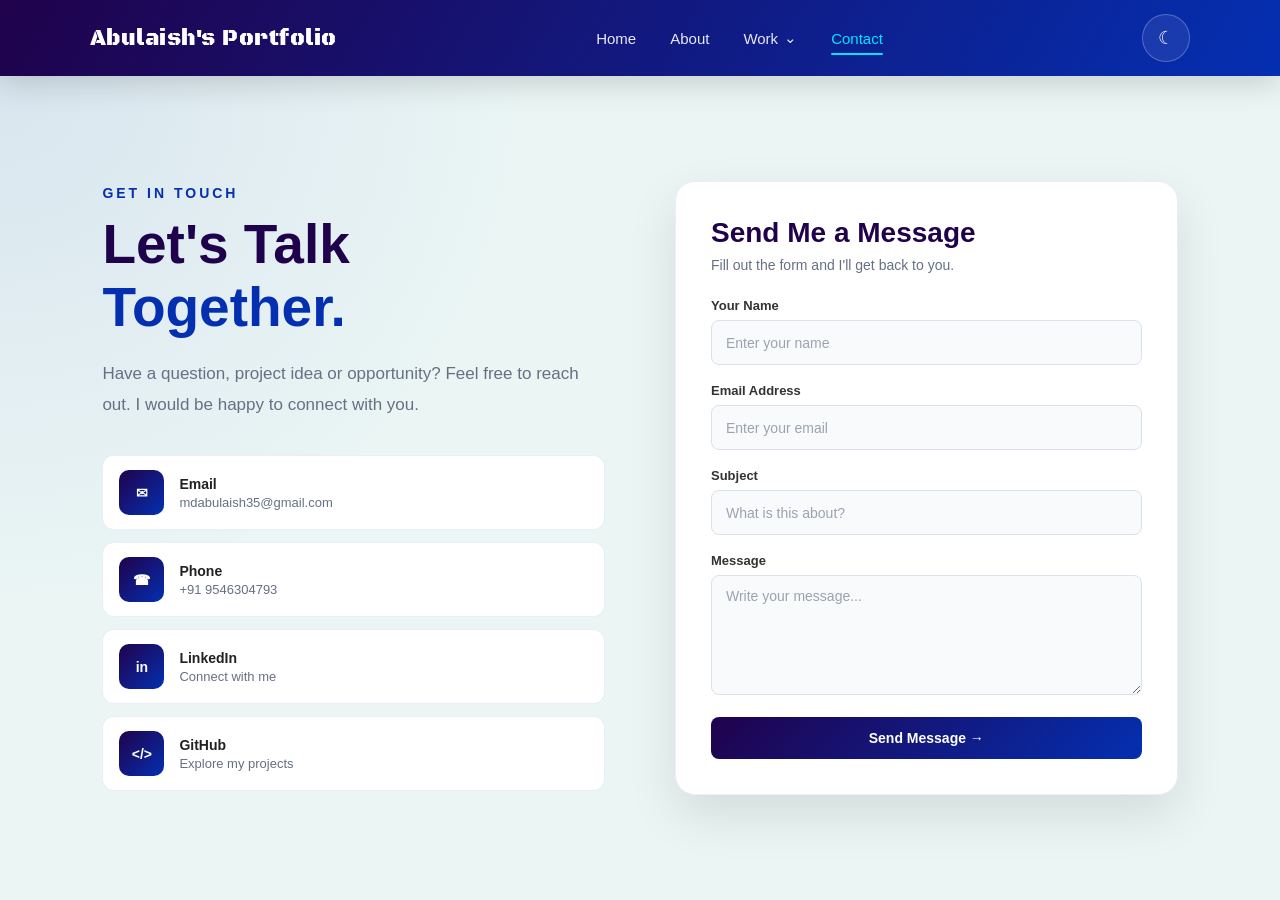
==== contact.html @ d89946ed "Initial portfolio setup" ====
<!DOCTYPE html>
<html lang="en">

<head>
    <meta charset="UTF-8">
    <meta name="viewport" content="width=device-width, initial-scale=1.0">

    <title>Contact | Abulaish</title>

    <link rel="stylesheet" href="styles.css">

    <link rel="preconnect" href="https://fonts.googleapis.com">
    <link rel="preconnect" href="https://fonts.gstatic.com" crossorigin>

    <link href="https://fonts.googleapis.com/css2?family=Black+Ops+One&display=swap" rel="stylesheet">
</head>

<body>

    <nav class="navbar">

        <!-- Logo -->
        <a href="index.html" class="logo">
            Abulaish's Portfolio
        </a>


        <!-- Desktop Navigation -->
        <ul class="nav-links">

            <!-- Home -->
            <li>
                <a href="index.html" class="nav-link">
                    Home
                </a>
            </li>


            <!-- About -->
            <li>
                <a href="about.html" class="nav-link">
                    About
                </a>
            </li>


            <!-- Work Dropdown -->
            <li class="dropdown">

                <button class="work-btn">
                    Work
                    <span class="arrow">⌄</span>
                </button>


                <!-- Dropdown Menu -->
                <ul class="dropdown-menu">

                    <li>
                        <a href="projects.html">
                            <span class="menu-icon">▣</span>
                            <span>
                                <strong>Projects</strong>
                                <small>My recent work</small>
                            </span>
                        </a>
                    </li>


                    <li>
                        <a href="skills.html">
                            <span class="menu-icon">&lt;/&gt;</span>
                            <span>
                                <strong>Skills</strong>
                                <small>My technical skills</small>
                            </span>
                        </a>
                    </li>


                    <li>
                        <a href="services.html">
                            <span class="menu-icon">✦</span>
                            <span>
                                <strong>Services</strong>
                                <small>What I can do</small>
                            </span>
                        </a>
                    </li>

                </ul>

            </li>


            <!-- Contact -->
            <li>
                <a href="contact.html" class="nav-link active">
                    Contact
                </a>
            </li>

        </ul>


        <!-- Right Side -->
        <div class="nav-actions">

            <!-- Theme Button -->
            <button class="theme-btn" id="themeBtn" aria-label="Toggle theme">
                ☾
            </button>

        </div>


        <!-- Mobile Menu Button -->
        <button class="menu-btn" id="menuBtn" aria-label="Open navigation menu">

            <span></span>
            <span></span>
            <span></span>

        </button>

    </nav>


    <main>

        <!-- =================================
         CONTACT PAGE
    ================================= -->

        <section class="contact-page">

            <div class="contact-wrapper">


                <!-- LEFT SIDE -->

                <div class="contact-intro">

                    <p class="contact-label">
                        GET IN TOUCH
                    </p>

                    <h1>
                        Let's Talk
                        <span>Together.</span>
                    </h1>

                    <p class="contact-description">
                        Have a question, project idea or opportunity?
                        Feel free to reach out. I would be happy to
                        connect with you.
                    </p>


                    <!-- Contact Information -->

                    <div class="contact-info">


                        <!-- Email -->

                        <a href="mailto:your-email@gmail.com" class="contact-info-card">

                            <div class="contact-icon">
                                ✉
                            </div>

                            <div>
                                <strong>Email</strong>

                                <span>
                                    mdabulaish35@gmail.com
                                </span>
                            </div>

                        </a>


                        <!-- Phone -->

                        <a href="tel:+919546304793" class="contact-info-card">

                            <div class="contact-icon">
                                ☎
                            </div>

                            <div>
                                <strong>Phone</strong>

                                <span>
                                    +91 9546304793
                                </span>
                            </div>

                        </a>


                        <!-- LinkedIn -->

                        <a href="https://www.linkedin.com/in/abulaish12" target="_blank" class="contact-info-card">

                            <div class="contact-icon">
                                in
                            </div>

                            <div>
                                <strong>LinkedIn</strong>

                                <span>
                                    Connect with me
                                </span>
                            </div>

                        </a>


                        <!-- GitHub -->

                        <a href="https://github.com/mdabulaish35-gif" target="_blank" class="contact-info-card">

                            <div class="contact-icon">
                                &lt;/&gt;
                            </div>

                            <div>
                                <strong>GitHub</strong>

                                <span>
                                    Explore my projects
                                </span>
                            </div>

                        </a>

                    </div>

                </div>


                <!-- RIGHT SIDE - FORM -->

                <div class="contact-form-container">

                    <h2>
                        Send Me a Message
                    </h2>

                    <p>
                        Fill out the form and I'll get back to you.
                    </p>


                    <form action="https://formspree.io/f/YOUR-FORM-ID" method="POST">


                        <!-- Name -->

                        <div class="form-group">

                            <label for="name">
                                Your Name
                            </label>

                            <input type="text" id="name" name="name" placeholder="Enter your name" required>

                        </div>


                        <!-- Email -->

                        <div class="form-group">

                            <label for="email">
                                Email Address
                            </label>

                            <input type="email" id="email" name="email" placeholder="Enter your email" required>

                        </div>


                        <!-- Subject -->

                        <div class="form-group">

                            <label for="subject">
                                Subject
                            </label>

                            <input type="text" id="subject" name="subject" placeholder="What is this about?">

                        </div>


                        <!-- Message -->

                        <div class="form-group">

                            <label for="message">
                                Message
                            </label>

                            <textarea id="message" name="message" rows="5" placeholder="Write your message..."
                                required></textarea>

                        </div>


                        <!-- Submit -->

                        <button type="submit" class="contact-submit">

                            Send Message →

                        </button>

                    </form>

                </div>

            </div>

        </section>

    </main>

    <!-- JavaScript -->
    <script src="script.js"></script>


</body>

</html>
---- styles.css ----
/* =====================================================
   GLOBAL RESET
===================================================== */

* {
    margin: 0;
    padding: 0;
    box-sizing: border-box;
}

html {
    scroll-behavior: smooth;
}

body {
    font-family: Arial, sans-serif;
    color: #222;
    background: rgb(234, 245, 244);
    transition: background 0.3s ease, color 0.3s ease;
}


/* =====================================================
   NAVBAR
===================================================== */

.navbar {
    width: 100%;
    height: 76px;

    padding: 0 7%;

    display: flex;
    align-items: center;
    justify-content: space-between;

    background: linear-gradient(
        120deg,
        rgb(32, 2, 76),
        rgb(4, 47, 177)
    );

    position: sticky;
    top: 0;
    z-index: 1000;

    box-shadow: 0 8px 30px rgba(0, 0, 0, 0.15);
}


/* =====================================================
   LOGO
===================================================== */

.logo {
    color: white;
    text-decoration: none;

    font-family:
        "Black Ops One",
        system-ui,
        sans-serif;

    font-size: 22px;
    font-weight: 400;

    letter-spacing: 0.5px;
    white-space: nowrap;

    transition: 0.3s ease;
}

.logo:hover {
    color: #00e5ff;
}


/* =====================================================
   NAV LINKS
===================================================== */

.nav-links {
    display: flex;
    align-items: center;

    gap: 34px;

    list-style: none;

    margin: 0;
    padding: 0;
}

.nav-links > li {
    position: relative;
}


/* Normal links */

.nav-link {
    position: relative;

    display: block;

    padding: 28px 0;

    color: rgba(255, 255, 255, 0.9);

    text-decoration: none;

    font-size: 15px;
    font-weight: 500;

    transition: color 0.3s ease;
}

.nav-link:hover {
    color: #00e5ff;
}


/* Active link */

.nav-link.active {
    color: #00e5ff;
}

.nav-link::after {
    content: "";

    position: absolute;

    left: 0;
    bottom: 20px;

    width: 0;
    height: 2px;

    background: #00e5ff;

    border-radius: 10px;

    transition: width 0.3s ease;
}

.nav-link:hover::after,
.nav-link.active::after {
    width: 100%;
}


/* =====================================================
   WORK DROPDOWN
===================================================== */

.dropdown {
    position: relative;
}


/* Work button */

.work-btn {
    border: none;
    background: transparent;

    color: rgba(255, 255, 255, 0.9);

    font-family: inherit;

    font-size: 15px;
    font-weight: 500;

    cursor: pointer;

    padding: 28px 0;

    display: flex;
    align-items: center;

    gap: 6px;

    transition: color 0.3s ease;
}

.work-btn:hover {
    color: #00e5ff;
}


/* Arrow */

.arrow {
    font-size: 15px;

    transition: transform 0.3s ease;
}

.dropdown:hover .arrow {
    transform: rotate(180deg);
}


/* =====================================================
   DESKTOP DROPDOWN
===================================================== */

.dropdown-menu {
    position: absolute;

    top: 67px;
    left: 50%;

    width: 280px;

    display: block;

    list-style: none;

    margin: 0;
    padding: 10px;

    background: white;

    border: 1px solid #e5e5e5;

    border-radius: 14px;

    box-shadow:
        0 20px 45px rgba(0, 0, 0, 0.18);

    opacity: 0;
    visibility: hidden;

    pointer-events: none;

    transform: translate(-50%, 12px);

    transition:
        opacity 0.25s ease,
        transform 0.25s ease,
        visibility 0.25s ease;
}


/* Desktop hover */

.dropdown:hover .dropdown-menu {
    opacity: 1;
    visibility: visible;

    pointer-events: auto;

    transform: translate(-50%, 0);
}


/* Dropdown items */

.dropdown-menu li {
    display: block;

    width: 100%;

    list-style: none;
}


/* Dropdown links */

.dropdown-menu li a {
    display: flex;
    align-items: center;

    width: 100%;

    gap: 13px;

    padding: 13px;

    border-radius: 10px;

    text-decoration: none;

    color: #222;

    transition:
        background 0.25s ease,
        transform 0.25s ease;
}

.dropdown-menu li a:hover {
    background: #eef2ff;

    transform: translateX(4px);
}


/* Dropdown icon */

.menu-icon {
    width: 42px;
    height: 42px;

    flex-shrink: 0;

    display: flex;
    align-items: center;
    justify-content: center;

    border-radius: 10px;

    background:
        linear-gradient(
            135deg,
            rgb(32, 2, 76),
            rgb(4, 47, 177)
        );

    color: white;

    font-size: 13px;
    font-weight: bold;
}


/* Dropdown text */

.dropdown-menu strong {
    display: block;

    color: #222;

    font-size: 14px;

    margin-bottom: 3px;
}

.dropdown-menu small {
    display: block;

    color: #777;

    font-size: 12px;

    line-height: 1.3;
}


/* =====================================================
   NAV ACTIONS
===================================================== */

.nav-actions {
    display: flex;

    align-items: center;

    gap: 12px;
}


/* Theme button */

.theme-btn {
    width: 48px;
    height: 48px;

    display: flex;
    align-items: center;
    justify-content: center;

    border:
        1px solid rgba(255, 255, 255, 0.25);

    border-radius: 50%;

    background:
        rgba(255, 255, 255, 0.08);

    color: white;

    font-size: 18px;

    cursor: pointer;

    transition: 0.3s ease;
}

.theme-btn:hover {
    background: white;

    color: rgb(4, 47, 177);

    transform: rotate(15deg);
}


/* =====================================================
   MOBILE MENU BUTTON
===================================================== */

.menu-btn {
    display: none;

    width: 42px;
    height: 42px;

    border: none;

    background: transparent;

    cursor: pointer;

    padding: 6px;
}

.menu-btn span {
    display: block;

    width: 27px;
    height: 2px;

    margin: 5px auto;

    background: white;

    border-radius: 5px;
}


/* =====================================================
   HERO SECTION
===================================================== */

.hero {
    min-height: calc(100vh - 76px);

    padding: 70px 9%;

    display: flex;
    align-items: center;

    justify-content: space-between;

    gap: 80px;

    background:
        radial-gradient(
            circle at 85% 20%,
            rgba(4, 47, 177, 0.10),
            transparent 30%
        ),
        rgb(234, 245, 244);

    overflow: hidden;
}


/* =====================================================
   HERO LEFT
===================================================== */

.hero-left {
    flex: 1;

    max-width: 700px;
}


/* Hello */

.hero-intro {
    margin-bottom: 18px;

    color: rgb(4, 47, 177);

    font-size: 20px;

    font-weight: 600;

    letter-spacing: 0.5px;
}


/* Main heading */

.hero-left h1 {
    margin-bottom: 25px;

    color: #222;

    font-size: clamp(42px, 5vw, 65px);

    line-height: 1.12;

    font-weight: 700;
}

.hero-left h1 span {
    display: block;

    color: rgb(4, 47, 177);

    margin-top: 5px;
}


/* Description */

.hero-description {
    max-width: 620px;

    margin-bottom: 30px;

    color: #5c6570;

    font-size: 18px;

    line-height: 1.8;
}


/* =====================================================
   HERO BUTTONS
===================================================== */

.hero-buttons {
    display: flex;

    align-items: center;

    gap: 15px;

    margin-bottom: 35px;
}


.hero-btn {
    display: inline-flex;

    align-items: center;
    justify-content: center;

    padding: 13px 23px;

    border-radius: 8px;

    text-decoration: none;

    font-size: 15px;

    font-weight: bold;

    transition:
        transform 0.3s ease,
        box-shadow 0.3s ease,
        background 0.3s ease;
}


/* Primary button */

.primary-btn {
    background:
        linear-gradient(
            135deg,
            rgb(32, 2, 76),
            rgb(4, 47, 177)
        );

    color: white;

    box-shadow:
        0 8px 20px rgba(4, 47, 177, 0.20);
}

.primary-btn:hover {
    transform: translateY(-3px);

    box-shadow:
        0 12px 25px rgba(4, 47, 177, 0.30);
}


/* Secondary button */

.secondary-btn {
    color: rgb(4, 47, 177);

    background: transparent;

    border: 2px solid rgb(4, 47, 177);
}

.secondary-btn:hover {
    background: rgb(4, 47, 177);

    color: white;

    transform: translateY(-3px);
}


/* =====================================================
   HERO TECHNOLOGIES
===================================================== */

.hero-tech {
    display: flex;

    align-items: center;

    flex-wrap: wrap;

    gap: 10px;
}

.hero-tech span {
    padding: 7px 12px;

    background:
        rgba(4, 47, 177, 0.08);

    color: rgb(4, 47, 177);

    border-radius: 6px;

    font-size: 12px;

    font-weight: bold;

    border:
        1px solid rgba(4, 47, 177, 0.10);
}


/* =====================================================
   HERO RIGHT
===================================================== */

.hero-right {
    width: 400px;
    height: 520px;

    flex-shrink: 0;

    position: relative;

    display: flex;

    align-items: center;
    justify-content: center;
}


/* Image decoration */

.image-decoration {
    position: absolute;

    width: 360px;
    height: 460px;

    right: 5px;
    top: 30px;

    border-radius: 30px;

    background:
        linear-gradient(
            135deg,
            rgba(32, 2, 76, 0.20),
            rgba(4, 47, 177, 0.20)
        );

    transform: rotate(5deg);
}


/* Profile image */

.profile-image {
    width: 370px;
    height: 490px;

    position: relative;

    z-index: 2;

    overflow: hidden;

    border-radius: 28px;

    border:
        5px solid rgba(255, 255, 255, 0.75);

    box-shadow:
        0 25px 50px rgba(0, 0, 0, 0.22);
}


.profile-image img {
    width: 100%;
    height: 100%;

    display: block;

    object-fit: cover;

    object-position: center 20%;

    transition: transform 0.5s ease;
}

.profile-image:hover img {
    transform: scale(1.03);
}


/* =====================================================
   FLOATING DEVELOPER CARD
===================================================== */

.developer-card {
    position: absolute;

    z-index: 5;

    left: -35px;
    bottom: 45px;

    display: flex;

    align-items: center;

    gap: 12px;

    padding: 13px 18px;

    background: white;

    border-radius: 12px;

    box-shadow:
        0 15px 35px rgba(0, 0, 0, 0.15);

    animation:
        floatingCard 3s ease-in-out infinite;
}


.code-icon {
    width: 42px;
    height: 42px;

    display: flex;

    align-items: center;
    justify-content: center;

    border-radius: 9px;

    background:
        linear-gradient(
            135deg,
            rgb(32, 2, 76),
            rgb(4, 47, 177)
        );

    color: white;

    font-size: 14px;

    font-weight: bold;
}


.developer-card strong {
    display: block;

    color: #222;

    font-size: 14px;

    margin-bottom: 3px;
}

.developer-card small {
    display: block;

    color: #777;

    font-size: 11px;
}


/* Floating animation */

@keyframes floatingCard {

    0% {
        transform: translateY(0);
    }

    50% {
        transform: translateY(-8px);
    }

    100% {
        transform: translateY(0);
    }
}


/* =====================================================
   CONTACT PAGE
===================================================== */

.contact-page {
    min-height: calc(100vh - 76px);

    display: flex;

    justify-content: center;
    align-items: center;

    background-color: rgb(234, 245, 244);

    padding: 50px 20px;
}

.contact-container {
    width: 100%;
    max-width: 700px;

    text-align: center;

    background: white;

    padding: 50px;

    border-radius: 20px;

    box-shadow:
        0 15px 40px rgba(0, 0, 0, 0.15);
}

.contact-container h1 {
    font-size: 45px;

    margin-bottom: 15px;

    color: rgb(32, 2, 76);
}

.contact-container > p {
    color: #666;

    font-size: 17px;

    margin-bottom: 35px;
}


/* Contact links */

.contact-links {
    display: flex;

    flex-direction: column;

    gap: 15px;
}

.contact-card {
    display: flex;

    align-items: center;

    gap: 15px;

    padding: 18px 20px;

    border-radius: 12px;

    background: #f5f7ff;

    text-decoration: none;

    color: #222;

    transition: 0.3s;
}

.contact-card:hover {
    transform: translateY(-3px);

    background: #e9edff;

    box-shadow:
        0 8px 20px rgba(0, 0, 0, 0.1);
}

.contact-card span {
    font-size: 18px;

    font-weight: bold;

    min-width: 100px;

    text-align: left;
}

.contact-card small {
    color: #666;

    font-size: 14px;
}


/* Back button */

.back-btn {
    display: inline-block;

    margin-top: 30px;

    padding: 12px 25px;

    background: rgb(4, 47, 177);

    color: white;

    text-decoration: none;

    border-radius: 8px;

    font-weight: bold;

    transition: 0.3s;
}

.back-btn:hover {
    background: rgb(32, 2, 76);

    transform: translateY(-2px);
}


/* =====================================================
   ABOUT PAGE
===================================================== */

.about-page {
    min-height: calc(100vh - 76px);

    padding: 80px 10%;

    background-color: rgb(234, 245, 244);

    display: flex;

    align-items: center;
}

.about-container {
    width: 100%;

    max-width: 1200px;

    margin: auto;

    display: flex;

    align-items: center;

    justify-content: space-between;

    gap: 80px;
}

.about-content {
    flex: 1;
}

.about-intro {
    color: rgb(4, 47, 177);

    font-size: 18px;

    font-weight: bold;

    margin-bottom: 10px;

    text-transform: uppercase;

    letter-spacing: 2px;
}

.about-content h1 {
    font-size: 55px;

    color: rgb(32, 2, 76);

    margin-bottom: 15px;
}

.about-content h1 span {
    color: rgb(4, 47, 177);
}

.about-content h2 {
    font-size: 25px;

    color: #333;

    margin-bottom: 25px;
}

.about-content p {
    color: #555;

    font-size: 17px;

    line-height: 1.7;

    margin-bottom: 15px;
}

.about-content strong {
    color: #222;
}


/* About details */

.about-details {
    display: grid;

    grid-template-columns: 1fr 1fr;

    gap: 15px 30px;

    margin: 30px 0;
}

.about-details div {
    display: flex;

    flex-direction: column;

    gap: 5px;

    padding: 15px;

    background: rgba(255, 255, 255, 0.7);

    border-left: 4px solid rgb(4, 47, 177);

    border-radius: 5px;
}

.about-details strong {
    color: rgb(32, 2, 76);

    font-size: 15px;
}

.about-details span {
    color: #666;

    font-size: 14px;
}


/* About image */

.about-image {
    width: 380px;
    height: 480px;

    flex-shrink: 0;

    position: relative;

    overflow: hidden;

    border-radius: 25px;

    box-shadow:
        0 20px 45px rgba(0, 0, 0, 0.25);
}

.about-image img {
    width: 100%;
    height: 100%;

    display: block;

    object-fit: cover;

    object-position: center 20%;
}


/* About image label */

.image-label {
    position: absolute;

    bottom: 20px;

    left: 20px;
    right: 20px;

    padding: 15px 18px;

    display: flex;

    align-items: center;

    gap: 15px;

    background:
        rgba(32, 2, 76, 0.9);

    color: white;

    border-radius: 10px;
}

.image-label span {
    font-size: 25px;

    font-weight: bold;

    color: #00e5ff;
}

.image-label p {
    margin: 0;

    color: white;

    font-size: 15px;
}


/* =====================================================
   SERVICES PAGE
===================================================== */

.services-page {
    min-height: calc(100vh - 76px);

    padding: 80px 8%;

    background:
        radial-gradient(
            circle at top right,
            rgba(4, 47, 177, 0.08),
            transparent 35%
        ),
        rgb(234, 245, 244);
}

.services-heading {
    max-width: 750px;

    margin: 0 auto 60px;

    text-align: center;
}

.services-heading p {
    color: rgb(4, 47, 177);

    font-size: 15px;

    font-weight: bold;

    letter-spacing: 3px;

    margin-bottom: 12px;
}

.services-heading h1 {
    font-size: 55px;

    color: rgb(32, 2, 76);

    margin-bottom: 15px;
}

.services-heading h1 span {
    color: rgb(4, 47, 177);
}

.services-heading h2 {
    font-size: 18px;

    font-weight: normal;

    line-height: 1.6;

    color: #666;
}


/* Services grid */

.services-container {
    max-width: 1200px;

    margin: auto;

    display: grid;

    grid-template-columns:
        repeat(3, 1fr);

    gap: 25px;
}


/* Service card */

.service-card {
    position: relative;

    padding: 35px 30px;

    min-height: 300px;

    background:
        rgba(255, 255, 255, 0.85);

    border:
        1px solid rgba(4, 47, 177, 0.08);

    border-radius: 18px;

    overflow: hidden;

    box-shadow:
        0 10px 30px rgba(0, 0, 0, 0.07);

    transition: 0.35s;
}

.service-card:hover {
    transform: translateY(-10px);

    box-shadow:
        0 20px 45px rgba(4, 47, 177, 0.15);
}


/* Service icon */

.service-icon {
    width: 65px;
    height: 65px;

    display: flex;

    align-items: center;
    justify-content: center;

    margin-bottom: 25px;

    border-radius: 15px;

    background:
        linear-gradient(
            135deg,
            rgb(32, 2, 76),
            rgb(4, 47, 177)
        );

    color: white;

    font-size: 25px;

    font-weight: bold;
}

.service-card h3 {
    font-size: 22px;

    color: #222;

    margin-bottom: 15px;
}

.service-card p {
    color: #666;

    font-size: 15px;

    line-height: 1.7;
}


/* Service number */

.service-number {
    position: absolute;

    right: 25px;
    bottom: 15px;

    font-size: 55px;

    font-weight: bold;

    color: rgba(4, 47, 177, 0.06);
}


/* Services bottom */

.services-bottom {
    max-width: 800px;

    margin: 70px auto 0;

    padding: 45px 30px;

    text-align: center;

    background:
        linear-gradient(
            135deg,
            rgb(32, 2, 76),
            rgb(4, 47, 177)
        );

    color: white;

    border-radius: 20px;

    box-shadow:
        0 20px 45px rgba(32, 2, 76, 0.2);
}

.services-bottom h2 {
    font-size: 30px;

    margin-bottom: 10px;
}

.services-bottom p {
    font-size: 16px;

    color: rgba(255, 255, 255, 0.85);

    margin-bottom: 25px;
}

.service-btn {
    display: inline-block;

    padding: 13px 28px;

    background: white;

    color: rgb(4, 47, 177);

    text-decoration: none;

    border-radius: 8px;

    font-weight: bold;

    transition: 0.3s;
}

.service-btn:hover {
    transform: translateY(-3px);

    box-shadow:
        0 8px 20px rgba(0, 0, 0, 0.2);
}


/* =====================================================
   PROJECTS PAGE
===================================================== */

.projects-page {
    min-height: calc(100vh - 76px);

    padding: 80px 8%;

    background:
        radial-gradient(
            circle at top right,
            rgba(4, 47, 177, 0.08),
            transparent 35%
        ),
        rgb(234, 245, 244);
}

.projects-heading {
    max-width: 750px;

    margin: 0 auto 60px;

    text-align: center;
}

.projects-heading p {
    color: rgb(4, 47, 177);

    font-size: 15px;

    font-weight: bold;

    letter-spacing: 3px;

    margin-bottom: 12px;
}

.projects-heading h1 {
    font-size: 55px;

    color: rgb(32, 2, 76);

    margin-bottom: 15px;
}

.projects-heading h1 span {
    color: rgb(4, 47, 177);
}

.projects-heading h2 {
    font-size: 18px;

    font-weight: normal;

    line-height: 1.6;

    color: #666;
}


/* Project grid */

.projects-container {
    max-width: 1200px;

    margin: auto;

    display: grid;

    grid-template-columns:
        repeat(3, 1fr);

    gap: 30px;
}


/* Project card */

.project-card {
    background: white;

    border-radius: 18px;

    overflow: hidden;

    box-shadow:
        0 10px 30px rgba(0, 0, 0, 0.08);

    border:
        1px solid rgba(4, 47, 177, 0.08);

    transition: 0.35s;
}

.project-card:hover {
    transform: translateY(-10px);

    box-shadow:
        0 20px 45px rgba(4, 47, 177, 0.15);
}


/* Project image */

.project-image {
    width: 100%;
    height: 210px;

    overflow: hidden;

    background: #ddd;
}

.project-image img {
    width: 100%;
    height: 100%;

    display: block;

    object-fit: cover;

    transition: 0.4s;
}

.project-card:hover .project-image img {
    transform: scale(1.06);
}


/* Project content */

.project-content {
    padding: 28px;
}

.project-category {
    display: inline-block;

    color: rgb(4, 47, 177);

    font-size: 13px;

    font-weight: bold;

    text-transform: uppercase;

    letter-spacing: 1px;

    margin-bottom: 10px;
}

.project-content h3 {
    font-size: 23px;

    color: #222;

    margin-bottom: 12px;
}

.project-content p {
    color: #666;

    font-size: 15px;

    line-height: 1.7;

    margin-bottom: 20px;
}


/* Technologies */

.technologies {
    display: flex;

    flex-wrap: wrap;

    gap: 8px;

    margin-bottom: 25px;
}

.technologies span {
    padding: 6px 10px;

    background: #eef1ff;

    color: rgb(4, 47, 177);

    border-radius: 5px;

    font-size: 12px;

    font-weight: bold;
}


/* Project buttons */

.project-buttons {
    display: flex;

    gap: 10px;
}

.project-buttons a {
    padding: 9px 14px;

    border-radius: 6px;

    text-decoration: none;

    font-size: 13px;

    font-weight: bold;

    color: white;

    background: rgb(4, 47, 177);

    transition: 0.3s;
}

.project-buttons a:hover {
    background: rgb(32, 2, 76);

    transform: translateY(-2px);
}


/* =====================================================
   TABLET
===================================================== */

@media (max-width: 1000px) {

    .navbar {
        padding: 0 4%;
    }

    .nav-links {
        gap: 22px;
    }

    .logo {
        font-size: 20px;
    }


    /* Hero */

    .hero {
        padding: 60px 5%;

        gap: 40px;
    }

    .hero-right {
        width: 330px;
        height: 450px;
    }

    .profile-image {
        width: 310px;
        height: 420px;
    }

    .image-decoration {
        width: 300px;
        height: 390px;
    }

    .developer-card {
        left: -20px;
    }


    /* About */

    .about-container {
        gap: 40px;
    }

    .about-content h1 {
        font-size: 45px;
    }

    .about-image {
        width: 320px;
        height: 420px;
    }

    .about-details {
        grid-template-columns: 1fr;
    }


    /* Services */

    .services-container {
        grid-template-columns:
            repeat(2, 1fr);
    }

    .services-heading h1 {
        font-size: 48px;
    }


    /* Projects */

    .projects-container {
        grid-template-columns:
            repeat(2, 1fr);
    }

    .projects-heading h1 {
        font-size: 48px;
    }
}


/* =====================================================
   MOBILE
===================================================== */

@media (max-width: 800px) {

    .navbar {
        height: 70px;

        padding: 0 5%;
    }


    /* Mobile nav */

    .nav-links {
        position: absolute;

        top: 70px;
        left: 0;

        width: 100%;

        display: none;

        flex-direction: column;

        align-items: stretch;

        gap: 0;

        padding: 15px 5%;

        background:
            linear-gradient(
                135deg,
                rgb(32, 2, 76),
                rgb(4, 47, 177)
            );

        box-shadow:
            0 15px 30px rgba(0, 0, 0, 0.2);
    }


    .nav-links.show {
        display: flex;
    }


    .nav-links > li {
        width: 100%;
    }


    /* Mobile normal links */

    .nav-link {
        display: block;

        padding: 15px 0;
    }

    .nav-link::after {
        display: none;
    }


    /* Mobile Work */

    .work-btn {
        width: 100%;

        justify-content: space-between;

        padding: 15px 0;
    }


    /* Mobile dropdown */

    .dropdown-menu {
        position: static;

        width: 100%;

        display: none;

        padding: 5px 10px;

        margin: 0;

        background:
            rgba(255, 255, 255, 0.08);

        border: none;

        border-radius: 10px;

        box-shadow: none;

        opacity: 1;

        visibility: visible;

        pointer-events: auto;

        transform: none;
    }


    .dropdown.open .dropdown-menu {
        display: block;
    }


    .dropdown:hover .dropdown-menu {
        transform: none;
    }


    .dropdown-menu li a {
        color: white;
    }

    .dropdown-menu strong {
        color: white;
    }

    .dropdown-menu small {
        color:
            rgba(255, 255, 255, 0.65);
    }

    .dropdown-menu li a:hover {
        background:
            rgba(255, 255, 255, 0.1);
    }


    /* Theme hidden */

    .nav-actions {
        display: none;
    }


    /* Hamburger */

    .menu-btn {
        display: block;
    }


    /* =================================================
       MOBILE HERO
    ================================================= */

    .hero {
        min-height: auto;

        padding:
            65px 20px 80px;

        flex-direction: column;

        text-align: center;

        gap: 55px;
    }


    .hero-left {
        max-width: 650px;
    }


    .hero-intro {
        font-size: 18px;
    }


    .hero-left h1 {
        font-size: 42px;
    }


    .hero-description {
        font-size: 16px;

        line-height: 1.7;
    }


    .hero-buttons {
        justify-content: center;

        flex-wrap: wrap;
    }


    .hero-tech {
        justify-content: center;
    }


    .hero-right {
        width: 310px;
        height: 430px;
    }


    .profile-image {
        width: 290px;
        height: 400px;
    }


    .image-decoration {
        width: 280px;
        height: 380px;

        right: 5px;
        top: 20px;
    }


    .developer-card {
        left: -5px;

        bottom: 25px;
    }


    /* =================================================
       ABOUT MOBILE
    ================================================= */

    .about-page {
        padding: 60px 20px;
    }

    .about-container {
        flex-direction: column-reverse;

        text-align: center;
    }

    .about-image {
        width: 300px;
        height: 400px;
    }

    .about-content h1 {
        font-size: 40px;
    }

    .about-content h2 {
        font-size: 21px;
    }

    .about-content p {
        font-size: 16px;
    }

    .about-details {
        text-align: left;
    }


    /* =================================================
       SERVICES MOBILE
    ================================================= */

    .services-page {
        padding: 60px 20px;
    }

    .services-heading {
        margin-bottom: 40px;
    }

    .services-heading h1 {
        font-size: 40px;
    }

    .services-heading h2 {
        font-size: 16px;
    }

    .services-container {
        grid-template-columns: 1fr;

        gap: 20px;
    }

    .service-card {
        min-height: auto;

        padding: 30px 25px;
    }

    .services-bottom {
        margin-top: 50px;

        padding: 35px 20px;
    }

    .services-bottom h2 {
        font-size: 25px;
    }


    /* =================================================
       PROJECTS MOBILE
    ================================================= */

    .projects-page {
        padding: 60px 20px;
    }

    .projects-heading {
        margin-bottom: 40px;
    }

    .projects-heading h1 {
        font-size: 40px;
    }

    .projects-heading h2 {
        font-size: 16px;
    }

    .projects-container {
        grid-template-columns: 1fr;

        gap: 20px;
    }

    .project-content {
        padding: 25px;
    }

    .project-image {
        height: 200px;
    }
}


/* =====================================================
   SMALL MOBILE
===================================================== */

@media (max-width: 450px) {

    .logo {
        font-size: 18px;
    }


    .hero-left h1 {
        font-size: 36px;
    }


    .hero-intro {
        font-size: 16px;
    }


    .hero-buttons {
        flex-direction: column;

        width: 100%;
    }


    .hero-btn {
        width: 100%;

        max-width: 260px;
    }


    .hero-right {
        width: 280px;
        height: 400px;
    }


    .profile-image {
        width: 260px;
        height: 370px;
    }


    .image-decoration {
        width: 250px;
        height: 350px;
    }


    .developer-card {
        left: 0;

        padding: 10px 13px;
    }


    /* Contact */

    .contact-container {
        padding: 30px 20px;
    }

    .contact-container h1 {
        font-size: 35px;
    }

    .contact-card {
        flex-wrap: wrap;
    }

    .contact-card span {
        min-width: auto;
    }

    .contact-card small {
        width: 100%;
    }
}


/* =====================================================
   DARK MODE
===================================================== */

body.dark-mode {
    background: #111827;

    color: white;
}


/* Hero */

body.dark-mode .hero {
    background:
        radial-gradient(
            circle at 85% 20%,
            rgba(4, 47, 177, 0.18),
            transparent 30%
        ),
        #111827;
}

body.dark-mode .hero-left h1 {
    color: white;
}

body.dark-mode .hero-description {
    color: #cbd5e1;
}


/* About */

body.dark-mode .about-page {
    background: #111827;
}

body.dark-mode .about-content h1,
body.dark-mode .about-content h2 {
    color: white;
}

body.dark-mode .about-content p {
    color: #cbd5e1;
}

body.dark-mode .about-details div {
    background: #1f2937;
}

body.dark-mode .about-details strong {
    color: white;
}

body.dark-mode .about-details span {
    color: #cbd5e1;
}


/* Services */

body.dark-mode .services-page {
    background: #111827;
}

body.dark-mode .services-heading h1 {
    color: white;
}

body.dark-mode .services-heading h2 {
    color: #cbd5e1;
}

body.dark-mode .service-card {
    background: #1f2937;
}

body.dark-mode .service-card h3 {
    color: white;
}

body.dark-mode .service-card p {
    color: #cbd5e1;
}


/* Projects */

body.dark-mode .projects-page {
    background: #111827;
}

body.dark-mode .projects-heading h1 {
    color: white;
}

body.dark-mode .projects-heading h2 {
    color: #cbd5e1;
}

body.dark-mode .project-card {
    background: #1f2937;
}

body.dark-mode .project-content h3 {
    color: white;
}

body.dark-mode .project-content p {
    color: #cbd5e1;
}


/* Contact */

body.dark-mode .contact-page {
    background: #111827;
}

body.dark-mode .contact-container {
    background: #1f2937;
}

body.dark-mode .contact-container h1 {
    color: white;
}

body.dark-mode .contact-container > p {
    color: #cbd5e1;
}

body.dark-mode .contact-card {
    background: #374151;
    color: white;
}

body.dark-mode .contact-card small {
    color: #cbd5e1;
}


/* Developer floating card */

body.dark-mode .developer-card {
    background: #1f2937;
}

body.dark-mode .developer-card strong {
    color: white;
}

body.dark-mode .developer-card small {
    color: #cbd5e1;
}

/* =====================================================
   QUICK STATS
===================================================== */

.stats-section {
    width: 100%;

    padding: 35px 9%;

    display: grid;

    grid-template-columns: repeat(4, 1fr);

    gap: 20px;

    background: white;

    border-top:
        1px solid rgba(4, 47, 177, 0.08);

    border-bottom:
        1px solid rgba(4, 47, 177, 0.08);
}


.stat-card {
    padding: 20px;

    text-align: center;

    border-right:
        1px solid #e5e7eb;

    transition: 0.3s ease;
}

.stat-card:last-child {
    border-right: none;
}


.stat-card:hover {
    transform: translateY(-4px);
}


.stat-number {
    margin-bottom: 6px;

    color: rgb(4, 47, 177);

    font-size: 28px;

    font-weight: 800;
}


.stat-title {
    color: #667085;

    font-size: 13px;

    font-weight: 500;
}


/* =====================================================
   STATS - TABLET
===================================================== */

@media (max-width: 800px) {

    .stats-section {
        padding: 25px 20px;

        grid-template-columns:
            repeat(2, 1fr);

        gap: 0;
    }

    .stat-card {
        padding: 20px 10px;

        border-right: none;

        border-bottom:
            1px solid #e5e7eb;
    }

    .stat-card:nth-child(3),
    .stat-card:nth-child(4) {
        border-bottom: none;
    }

}


/* =====================================================
   STATS - DARK MODE
===================================================== */

body.dark-mode .stats-section {
    background: #1f2937;

    border-color: #374151;
}

body.dark-mode .stat-card {
    border-color: #374151;
}

body.dark-mode .stat-title {
    color: #cbd5e1;
}

/* =====================================================
   FEATURED PROJECTS
===================================================== */

.featured-projects {
    padding: 90px 9%;

    background: rgb(245, 249, 248);
}


/* Section heading */

.section-heading {
    max-width: 700px;

    margin: 0 auto 50px;

    text-align: center;
}


.section-heading > p:first-child {
    margin-bottom: 10px;

    color: rgb(4, 47, 177);

    font-size: 14px;

    font-weight: bold;

    letter-spacing: 3px;
}


.section-heading h2 {
    margin-bottom: 15px;

    color: rgb(32, 2, 76);

    font-size: 45px;

    line-height: 1.2;
}


.section-heading h2 span {
    color: rgb(4, 47, 177);
}


.section-description {
    color: #667085;

    font-size: 16px;

    line-height: 1.7;
}


/* =====================================================
   PROJECT GRID
===================================================== */

.featured-project-grid {
    max-width: 1200px;

    margin: auto;

    display: grid;

    grid-template-columns:
        repeat(3, 1fr);

    gap: 25px;
}


/* =====================================================
   PROJECT CARD
===================================================== */

.featured-project-card {
    overflow: hidden;

    background: white;

    border:
        1px solid rgba(4, 47, 177, 0.08);

    border-radius: 18px;

    box-shadow:
        0 10px 30px rgba(0, 0, 0, 0.06);

    transition:
        transform 0.35s ease,
        box-shadow 0.35s ease;
}


.featured-project-card:hover {
    transform: translateY(-8px);

    box-shadow:
        0 20px 45px rgba(4, 47, 177, 0.15);
}


/* =====================================================
   PROJECT IMAGE
===================================================== */

.featured-project-image {
    width: 100%;

    height: 210px;

    overflow: hidden;

    background: #e5e7eb;
}


.featured-project-image img {
    width: 100%;
    height: 100%;

    display: block;

    object-fit: cover;

    transition: transform 0.4s ease;
}


.featured-project-card:hover
.featured-project-image img {
    transform: scale(1.06);
}


/* =====================================================
   PROJECT CONTENT
===================================================== */

.featured-project-content {
    padding: 25px;
}


.project-tag {
    display: inline-block;

    margin-bottom: 10px;

    color: rgb(4, 47, 177);

    font-size: 12px;

    font-weight: bold;

    letter-spacing: 1px;

    text-transform: uppercase;
}


.featured-project-content h3 {
    margin-bottom: 12px;

    color: #222;

    font-size: 22px;
}


.featured-project-content p {
    margin-bottom: 18px;

    color: #667085;

    font-size: 14px;

    line-height: 1.7;
}


/* =====================================================
   TECHNOLOGIES
===================================================== */

.project-tech {
    display: flex;

    flex-wrap: wrap;

    gap: 7px;

    margin-bottom: 22px;
}


.project-tech span {
    padding: 6px 9px;

    color: rgb(4, 47, 177);

    background: #eef2ff;

    border-radius: 5px;

    font-size: 11px;

    font-weight: bold;
}


/* =====================================================
   PROJECT BUTTONS
===================================================== */

.featured-project-buttons {
    display: flex;

    gap: 10px;
}


.featured-project-buttons a {
    display: inline-flex;

    align-items: center;

    justify-content: center;

    padding: 9px 13px;

    background: rgb(4, 47, 177);

    color: white;

    border-radius: 6px;

    text-decoration: none;

    font-size: 12px;

    font-weight: bold;

    transition: 0.3s ease;
}


.featured-project-buttons a:hover {
    background: rgb(32, 2, 76);

    transform: translateY(-2px);
}


.featured-project-buttons .github-btn {
    background: transparent;

    color: rgb(4, 47, 177);

    border:
        1px solid rgb(4, 47, 177);
}


.featured-project-buttons .github-btn:hover {
    background: rgb(4, 47, 177);

    color: white;
}


/* =====================================================
   VIEW ALL
===================================================== */

.view-all-projects {
    margin-top: 45px;

    text-align: center;
}


.view-all-projects a {
    display: inline-block;

    padding: 13px 25px;

    color: rgb(4, 47, 177);

    border:
        2px solid rgb(4, 47, 177);

    border-radius: 8px;

    text-decoration: none;

    font-size: 14px;

    font-weight: bold;

    transition: 0.3s ease;
}


.view-all-projects a:hover {
    background: rgb(4, 47, 177);

    color: white;

    transform: translateY(-3px);
}


/* =====================================================
   PROJECTS - TABLET
===================================================== */

@media (max-width: 1000px) {

    .featured-project-grid {
        grid-template-columns:
            repeat(2, 1fr);
    }

}


/* =====================================================
   PROJECTS - MOBILE
===================================================== */

@media (max-width: 800px) {

    .featured-projects {
        padding: 70px 20px;
    }


    .section-heading h2 {
        font-size: 38px;
    }


    .featured-project-grid {
        grid-template-columns: 1fr;

        gap: 20px;
    }


    .featured-project-image {
        height: 220px;
    }

}


/* =====================================================
   PROJECTS - DARK MODE
===================================================== */

body.dark-mode .featured-projects {
    background: #111827;
}


body.dark-mode .section-heading h2 {
    color: white;
}


body.dark-mode .section-description {
    color: #cbd5e1;
}


body.dark-mode .featured-project-card {
    background: #1f2937;

    border-color: #374151;
}


body.dark-mode .featured-project-content h3 {
    color: white;
}


body.dark-mode .featured-project-content p {
    color: #cbd5e1;
}


body.dark-mode .project-tech span {
    background: #374151;
}


body.dark-mode .featured-project-buttons
.github-btn {
    color: #93c5fd;

    border-color: #93c5fd;
}

/* =====================================================
   ABOUT ME PREVIEW
===================================================== */

.about-preview {
    max-width: 1200px;

    margin: auto;

    padding: 100px 9%;

    display: flex;

    align-items: center;

    justify-content: center;

    gap: 80px;

    background: rgb(234, 245, 244);
}


/* =====================================================
   ABOUT IMAGE
===================================================== */

.about-preview-image {
    width: 350px;
    height: 420px;

    flex-shrink: 0;

    overflow: hidden;

    border-radius: 25px;

    box-shadow:
        0 20px 45px rgba(0, 0, 0, 0.18);

    position: relative;
}


.about-preview-image::after {
    content: "";

    position: absolute;

    inset: 0;

    background:
        linear-gradient(
            to top,
            rgba(32, 2, 76, 0.15),
            transparent 40%
        );
}


.about-preview-image img {
    width: 100%;
    height: 100%;

    display: block;

    object-fit: cover;

    object-position: center 20%;

    transition: transform 0.5s ease;
}


.about-preview-image:hover img {
    transform: scale(1.04);
}


/* =====================================================
   ABOUT CONTENT
===================================================== */

.about-preview-content {
    flex: 1;

    max-width: 600px;
}


.about-label {
    margin-bottom: 12px;

    color: rgb(4, 47, 177);

    font-size: 14px;

    font-weight: bold;

    letter-spacing: 3px;
}


.about-preview-content h2 {
    margin-bottom: 20px;

    color: rgb(32, 2, 76);

    font-size: 42px;

    line-height: 1.2;
}


.about-preview-content h2 span {
    display: block;

    color: rgb(4, 47, 177);
}


.about-preview-content > p:not(.about-label) {
    margin-bottom: 15px;

    color: #667085;

    font-size: 16px;

    line-height: 1.8;
}


/* =====================================================
   HIGHLIGHTS
===================================================== */

.about-highlights {
    display: flex;

    gap: 12px;

    margin: 28px 0;
}


.about-highlights div {
    min-width: 125px;

    padding: 15px;

    background: white;

    border:
        1px solid rgba(4, 47, 177, 0.08);

    border-radius: 10px;

    transition: 0.3s ease;
}


.about-highlights div:hover {
    transform: translateY(-4px);

    box-shadow:
        0 8px 20px rgba(4, 47, 177, 0.10);
}


.about-highlights strong {
    display: block;

    margin-bottom: 4px;

    color: rgb(4, 47, 177);

    font-size: 16px;
}


.about-highlights small {
    color: #667085;

    font-size: 12px;
}


/* =====================================================
   READ MORE BUTTON
===================================================== */

.about-preview-btn {
    display: inline-flex;

    align-items: center;

    padding: 13px 22px;

    background:
        linear-gradient(
            135deg,
            rgb(32, 2, 76),
            rgb(4, 47, 177)
        );

    color: white;

    border-radius: 8px;

    text-decoration: none;

    font-size: 14px;

    font-weight: bold;

    box-shadow:
        0 8px 20px rgba(4, 47, 177, 0.18);

    transition: 0.3s ease;
}


.about-preview-btn:hover {
    transform: translateY(-3px);

    box-shadow:
        0 12px 25px rgba(4, 47, 177, 0.28);
}


/* =====================================================
   ABOUT PREVIEW - TABLET
===================================================== */

@media (max-width: 1000px) {

    .about-preview {
        gap: 45px;

        padding-left: 5%;
        padding-right: 5%;
    }


    .about-preview-image {
        width: 300px;
        height: 380px;
    }


    .about-preview-content h2 {
        font-size: 36px;
    }


    .about-highlights div {
        min-width: 100px;
    }

}


/* =====================================================
   ABOUT PREVIEW - MOBILE
===================================================== */

@media (max-width: 800px) {

    .about-preview {
        padding: 70px 20px;

        flex-direction: column;

        text-align: center;

        gap: 45px;
    }


    .about-preview-image {
        width: 290px;
        height: 370px;
    }


    .about-preview-content {
        max-width: 650px;
    }


    .about-preview-content h2 {
        font-size: 36px;
    }


    .about-preview-content h2 span {
        display: inline;
    }


    .about-highlights {
        justify-content: center;

        flex-wrap: wrap;
    }


    .about-preview-btn {
        justify-content: center;
    }

}


/* =====================================================
   ABOUT PREVIEW - DARK MODE
===================================================== */

body.dark-mode .about-preview {
    background: #111827;
}


body.dark-mode .about-preview-content h2 {
    color: white;
}


body.dark-mode .about-preview-content > p:not(.about-label) {
    color: #cbd5e1;
}


body.dark-mode .about-highlights div {
    background: #1f2937;

    border-color: #374151;
}


body.dark-mode .about-highlights small {
    color: #cbd5e1;
}

/* =====================================================
   LET'S WORK TOGETHER CTA
===================================================== */

.work-cta {
    padding: 90px 20px;

    background:
        linear-gradient(
            135deg,
            rgb(32, 2, 76),
            rgb(4, 47, 177)
        );

    text-align: center;

    color: white;
}


.cta-content {
    max-width: 750px;

    margin: auto;
}


.cta-label {
    margin-bottom: 12px;

    color: #00e5ff;

    font-size: 13px;

    font-weight: bold;

    letter-spacing: 3px;
}


.cta-content h2 {
    margin-bottom: 20px;

    color: white;

    font-size: 48px;

    line-height: 1.2;
}


.cta-content h2 span {
    display: block;

    color: #00e5ff;
}


.cta-content > p:not(.cta-label) {
    max-width: 620px;

    margin: 0 auto 30px;

    color:
        rgba(255, 255, 255, 0.82);

    font-size: 16px;

    line-height: 1.8;
}


/* CTA buttons */

.cta-buttons {
    display: flex;

    justify-content: center;

    align-items: center;

    gap: 15px;
}


.cta-primary,
.cta-secondary {
    display: inline-flex;

    align-items: center;

    justify-content: center;

    padding: 13px 24px;

    border-radius: 8px;

    text-decoration: none;

    font-size: 14px;

    font-weight: bold;

    transition: 0.3s ease;
}


/* Primary */

.cta-primary {
    background: white;

    color: rgb(4, 47, 177);

    box-shadow:
        0 8px 20px rgba(0, 0, 0, 0.15);
}


.cta-primary:hover {
    transform: translateY(-3px);

    box-shadow:
        0 12px 25px rgba(0, 0, 0, 0.22);
}


/* Secondary */

.cta-secondary {
    color: white;

    background: transparent;

    border:
        2px solid rgba(255, 255, 255, 0.7);
}


.cta-secondary:hover {
    background: white;

    color: rgb(4, 47, 177);

    transform: translateY(-3px);
}


/* =====================================================
   FOOTER
===================================================== */

.footer {
    background: #0b1020;

    color: white;

    padding: 65px 9% 20px;
}


.footer-container {
    max-width: 1200px;

    margin: auto;

    display: grid;

    grid-template-columns:
        2fr 1fr 1fr 1fr;

    gap: 50px;

    padding-bottom: 45px;
}


/* Footer About */

.footer-logo {
    display: inline-block;

    margin-bottom: 18px;

    color: white;

    text-decoration: none;

    font-family:
        "Black Ops One",
        system-ui,
        sans-serif;

    font-size: 21px;

    transition: 0.3s ease;
}


.footer-logo:hover {
    color: #00e5ff;
}


.footer-about p {
    max-width: 350px;

    color: #9ca3af;

    font-size: 14px;

    line-height: 1.8;
}


/* Footer links */

.footer-links {
    display: flex;

    flex-direction: column;

    gap: 11px;
}


.footer-links h3 {
    margin-bottom: 8px;

    color: white;

    font-size: 16px;
}


.footer-links a {
    color: #9ca3af;

    text-decoration: none;

    font-size: 14px;

    transition: 0.25s ease;
}


.footer-links a:hover {
    color: #00e5ff;

    transform: translateX(4px);
}


/* =====================================================
   FOOTER BOTTOM
===================================================== */

.footer-bottom {
    max-width: 1200px;

    margin: auto;

    padding-top: 20px;

    border-top:
        1px solid rgba(255, 255, 255, 0.1);

    display: flex;

    align-items: center;

    justify-content: space-between;

    gap: 20px;
}


.footer-bottom p {
    color: #6b7280;

    font-size: 12px;
}


/* =====================================================
   CTA + FOOTER MOBILE
===================================================== */

@media (max-width: 800px) {

    .work-cta {
        padding: 70px 20px;
    }


    .cta-content h2 {
        font-size: 38px;
    }


    .cta-buttons {
        flex-direction: column;
    }


    .cta-primary,
    .cta-secondary {
        width: 100%;

        max-width: 260px;
    }


    /* Footer */

    .footer {
        padding: 55px 25px 20px;
    }


    .footer-container {
        grid-template-columns: 1fr 1fr;

        gap: 40px 25px;
    }


    .footer-about {
        grid-column: 1 / -1;
    }


    .footer-about p {
        max-width: 100%;
    }


    .footer-bottom {
        flex-direction: column;

        text-align: center;
    }

}


/* =====================================================
   SMALL MOBILE
===================================================== */

@media (max-width: 450px) {

    .cta-content h2 {
        font-size: 32px;
    }


    .footer-container {
        grid-template-columns: 1fr;
    }


    .footer-about {
        grid-column: auto;
    }

}

/* =====================================================
   PROFESSIONAL CONTACT PAGE
===================================================== */

.contact-page {
    min-height: calc(100vh - 76px);

    padding: 80px 8%;

    background:
        radial-gradient(
            circle at top left,
            rgba(4, 47, 177, 0.08),
            transparent 35%
        ),
        rgb(234, 245, 244);
}


.contact-wrapper {
    max-width: 1200px;

    margin: auto;

    display: grid;

    grid-template-columns: 1fr 1fr;

    gap: 70px;

    align-items: center;
}


/* =====================================================
   LEFT CONTACT INTRO
===================================================== */

.contact-intro {
    max-width: 550px;
}


.contact-label {
    margin-bottom: 12px;

    color: rgb(4, 47, 177);

    font-size: 14px;

    font-weight: bold;

    letter-spacing: 3px;
}


.contact-intro h1 {
    margin-bottom: 20px;

    color: rgb(32, 2, 76);

    font-size: 55px;

    line-height: 1.15;
}


.contact-intro h1 span {
    display: block;

    color: rgb(4, 47, 177);
}


.contact-description {
    margin-bottom: 35px;

    color: #667085;

    font-size: 17px;

    line-height: 1.8;
}


/* =====================================================
   CONTACT INFORMATION
===================================================== */

.contact-info {
    display: flex;

    flex-direction: column;

    gap: 12px;
}


.contact-info-card {
    display: flex;

    align-items: center;

    gap: 15px;

    padding: 14px 16px;

    background: white;

    border:
        1px solid rgba(4, 47, 177, 0.08);

    border-radius: 12px;

    text-decoration: none;

    transition:
        transform 0.3s ease,
        box-shadow 0.3s ease;
}


.contact-info-card:hover {
    transform: translateX(6px);

    box-shadow:
        0 10px 25px rgba(4, 47, 177, 0.10);
}


/* Contact icon */

.contact-icon {
    width: 45px;
    height: 45px;

    flex-shrink: 0;

    display: flex;

    align-items: center;
    justify-content: center;

    background:
        linear-gradient(
            135deg,
            rgb(32, 2, 76),
            rgb(4, 47, 177)
        );

    color: white;

    border-radius: 10px;

    font-size: 14px;

    font-weight: bold;
}


/* Contact text */

.contact-info-card strong {
    display: block;

    margin-bottom: 3px;

    color: #222;

    font-size: 14px;
}


.contact-info-card span {
    display: block;

    color: #667085;

    font-size: 13px;

    word-break: break-word;
}


/* =====================================================
   CONTACT FORM
===================================================== */

.contact-form-container {
    padding: 35px;

    background: white;

    border-radius: 20px;

    box-shadow:
        0 20px 50px rgba(0, 0, 0, 0.10);

    border:
        1px solid rgba(4, 47, 177, 0.08);
}


.contact-form-container h2 {
    margin-bottom: 8px;

    color: rgb(32, 2, 76);

    font-size: 28px;
}


.contact-form-container > p {
    margin-bottom: 25px;

    color: #667085;

    font-size: 14px;
}


/* Form group */

.form-group {
    margin-bottom: 18px;
}


.form-group label {
    display: block;

    margin-bottom: 7px;

    color: #333;

    font-size: 13px;

    font-weight: bold;
}


/* Input */

.form-group input,
.form-group textarea {
    width: 100%;

    padding: 12px 14px;

    background: #f8fafc;

    color: #222;

    border:
        1px solid #dbe1ea;

    border-radius: 8px;

    outline: none;

    font-family: inherit;

    font-size: 14px;

    transition:
        border-color 0.25s ease,
        box-shadow 0.25s ease;
}


.form-group input {
    height: 45px;
}


.form-group textarea {
    resize: vertical;

    min-height: 120px;
}


.form-group input:focus,
.form-group textarea:focus {
    border-color: rgb(4, 47, 177);

    box-shadow:
        0 0 0 3px rgba(4, 47, 177, 0.08);
}


.form-group input::placeholder,
.form-group textarea::placeholder {
    color: #9ca3af;
}


/* Submit */

.contact-submit {
    width: 100%;

    padding: 13px;

    border: none;

    border-radius: 8px;

    background:
        linear-gradient(
            135deg,
            rgb(32, 2, 76),
            rgb(4, 47, 177)
        );

    color: white;

    font-family: inherit;

    font-size: 14px;

    font-weight: bold;

    cursor: pointer;

    transition:
        transform 0.3s ease,
        box-shadow 0.3s ease;
}


.contact-submit:hover {
    transform: translateY(-3px);

    box-shadow:
        0 10px 25px rgba(4, 47, 177, 0.25);
}


/* =====================================================
   CONTACT TABLET
===================================================== */

@media (max-width: 1000px) {

    .contact-page {
        padding: 65px 5%;
    }


    .contact-wrapper {
        gap: 40px;
    }


    .contact-intro h1 {
        font-size: 45px;
    }

}


/* =====================================================
   CONTACT MOBILE
===================================================== */

@media (max-width: 800px) {

    .contact-page {
        padding: 60px 20px;
    }


    .contact-wrapper {
        grid-template-columns: 1fr;

        gap: 45px;
    }


    .contact-intro {
        max-width: 650px;

        text-align: center;
    }


    .contact-intro h1 {
        font-size: 40px;
    }


    .contact-description {
        font-size: 16px;
    }


    .contact-info {
        text-align: left;
    }


    .contact-form-container {
        padding: 28px 22px;
    }

}


/* =====================================================
   CONTACT SMALL MOBILE
===================================================== */

@media (max-width: 450px) {

    .contact-intro h1 {
        font-size: 34px;
    }


    .contact-form-container {
        padding: 25px 18px;
    }


    .contact-form-container h2 {
        font-size: 24px;
    }

}


/* =====================================================
   CONTACT DARK MODE
===================================================== */

body.dark-mode .contact-page {
    background: #111827;
}


body.dark-mode .contact-intro h1 {
    color: white;
}


body.dark-mode .contact-description {
    color: #cbd5e1;
}


body.dark-mode .contact-info-card {
    background: #1f2937;

    border-color: #374151;
}


body.dark-mode .contact-info-card strong {
    color: white;
}


body.dark-mode .contact-info-card span {
    color: #cbd5e1;
}


body.dark-mode .contact-form-container {
    background: #1f2937;

    border-color: #374151;
}


body.dark-mode .contact-form-container h2 {
    color: white;
}


body.dark-mode .contact-form-container > p {
    color: #cbd5e1;
}


body.dark-mode .form-group label {
    color: #e5e7eb;
}


body.dark-mode .form-group input,
body.dark-mode .form-group textarea {
    background: #374151;

    color: white;

    border-color: #4b5563;
}


body.dark-mode .form-group input::placeholder,
body.dark-mode .form-group textarea::placeholder {
    color: #9ca3af;
}
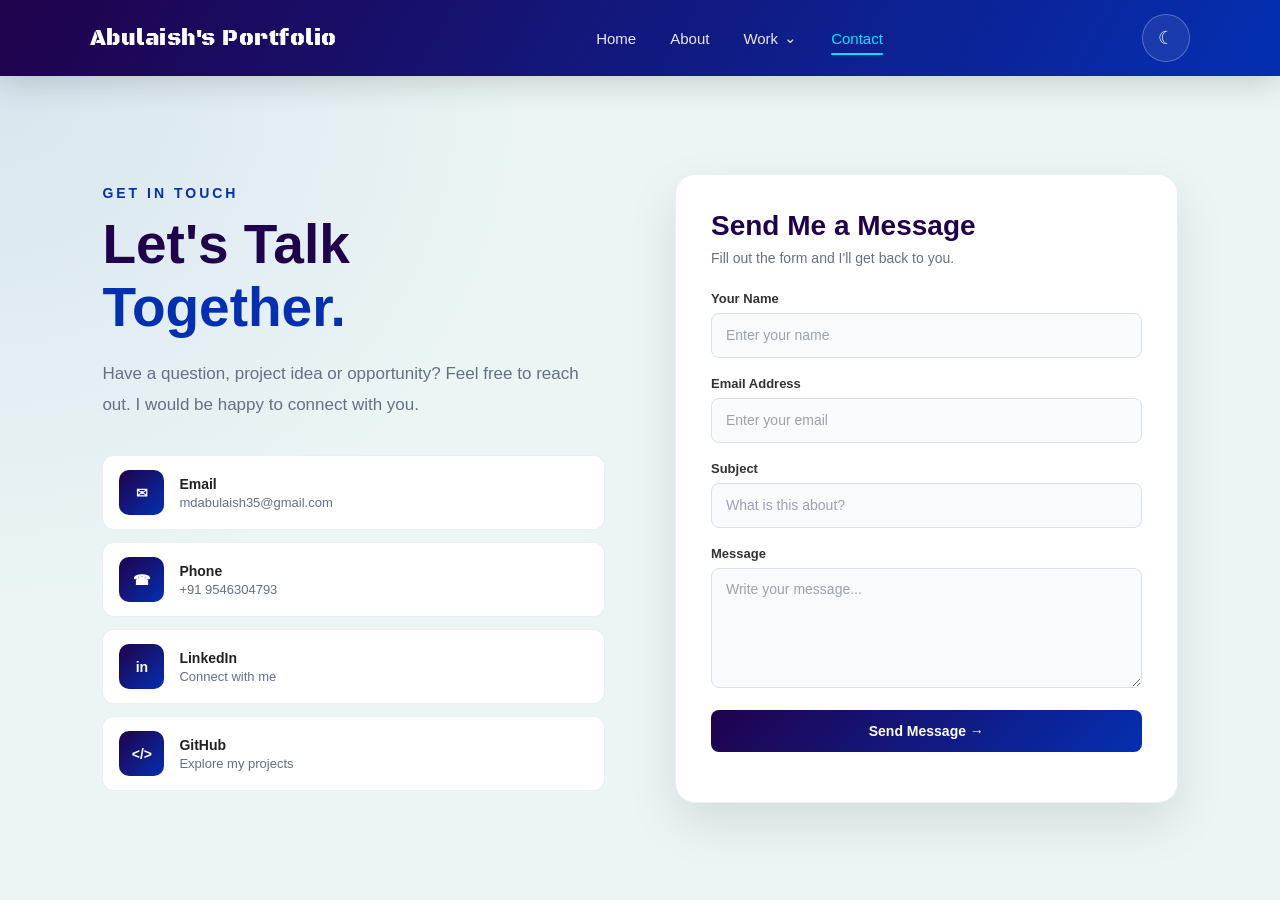
==== commit a350a6ce: "add project images" ====
--- a/contact.html
+++ b/contact.html
@@ -254,72 +254,41 @@
                         Fill out the form and I'll get back to you.
                     </p>
 
-
-                    <form action="https://formspree.io/f/YOUR-FORM-ID" method="POST">
-
-
-                        <!-- Name -->
+                    <form id="contactForm" action="https://formspree.io/f/mwlejeob" method="POST">
 
                         <div class="form-group">
-
-                            <label for="name">
-                                Your Name
-                            </label>
+                            <label for="name">Your Name</label>
 
                             <input type="text" id="name" name="name" placeholder="Enter your name" required>
-
                         </div>
 
-
-                        <!-- Email -->
-
                         <div class="form-group">
-
-                            <label for="email">
-                                Email Address
-                            </label>
+                            <label for="email">Email Address</label>
 
                             <input type="email" id="email" name="email" placeholder="Enter your email" required>
-
                         </div>
 
-
-                        <!-- Subject -->
-
                         <div class="form-group">
-
-                            <label for="subject">
-                                Subject
-                            </label>
+                            <label for="subject">Subject</label>
 
                             <input type="text" id="subject" name="subject" placeholder="What is this about?">
-
                         </div>
 
-
-                        <!-- Message -->
-
                         <div class="form-group">
-
-                            <label for="message">
-                                Message
-                            </label>
+                            <label for="message">Message</label>
 
                             <textarea id="message" name="message" rows="5" placeholder="Write your message..."
                                 required></textarea>
-
                         </div>
 
-
-                        <!-- Submit -->
-
                         <button type="submit" class="contact-submit">
-
                             Send Message →
-
                         </button>
 
+                        <p id="formStatus"></p>
+
                     </form>
+
 
                 </div>
 
--- a/styles.css
+++ b/styles.css
@@ -4041,4 +4041,29 @@
 body.dark-mode .form-group input::placeholder,
 body.dark-mode .form-group textarea::placeholder {
     color: #9ca3af;
+}
+
+/* =========================================
+   CONTACT FORM STATUS
+========================================= */
+
+#formStatus {
+    margin-top: 15px;
+    text-align: center;
+    font-size: 14px;
+    font-weight: 600;
+}
+
+#formStatus.success {
+    color: #16a34a;
+}
+
+#formStatus.error {
+    color: #dc2626;
+}
+
+
+.contact-submit:disabled {
+    opacity: 0.7;
+    cursor: not-allowed;
 }
